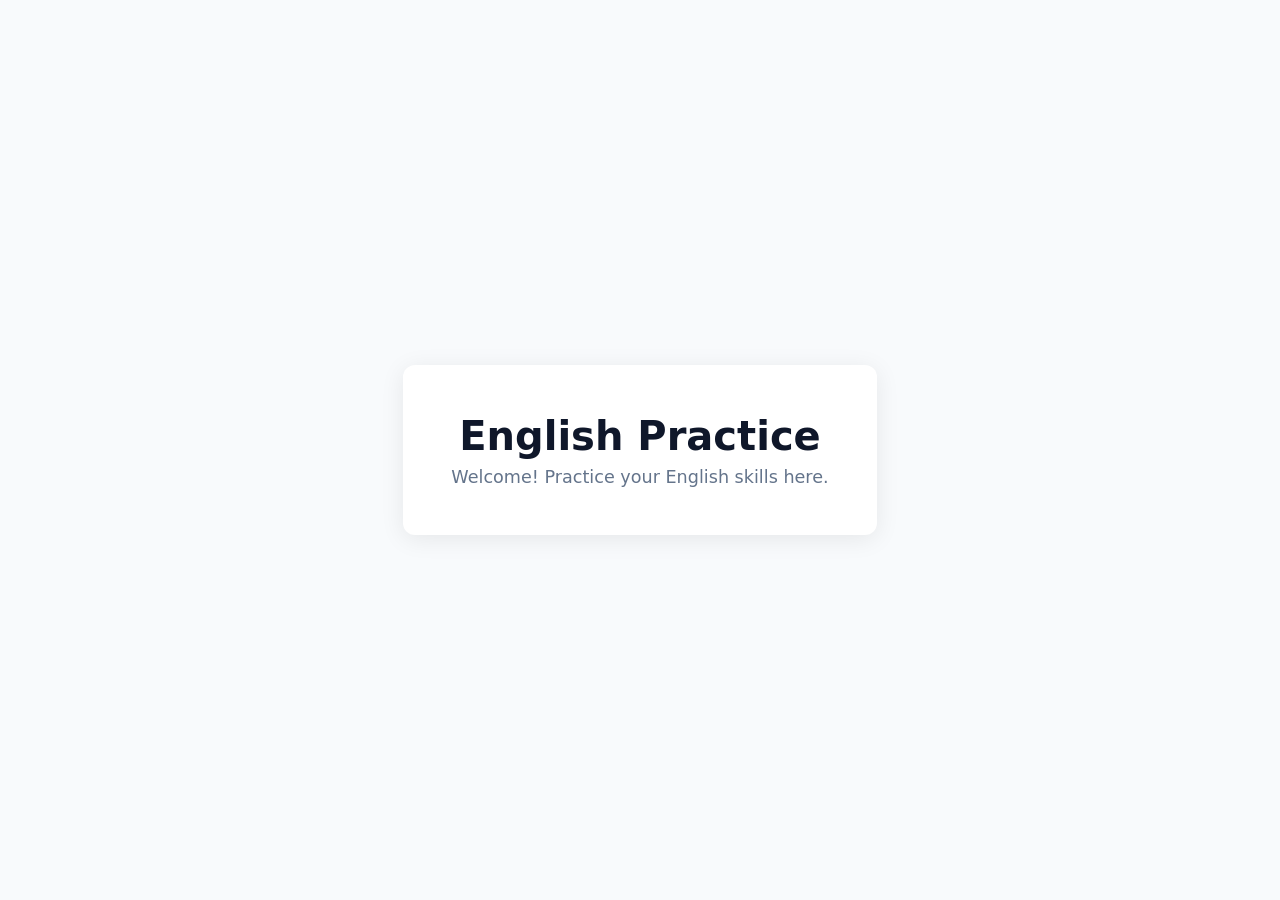
==== index.html @ 528deffd "Initial commit: English practice site" ====
<!DOCTYPE html>
<html lang="en">
<head>
    <meta charset="UTF-8">
    <meta name="viewport" content="width=device-width, initial-scale=1.0">
    <title>English Practice</title>
    <style>
        body {
            font-family: system-ui, -apple-system, sans-serif;
            margin: 0;
            padding: 0;
            background: #f8fafc;
            color: #1e293b;
            display: flex;
            min-height: 100vh;
            align-items: center;
            justify-content: center;
        }
        main {
            text-align: center;
            padding: 3rem;
            background: #fff;
            border-radius: 12px;
            box-shadow: 0 4px 24px rgba(0, 0, 0, 0.08);
        }
        h1 {
            margin: 0 0 0.5rem;
            font-size: 2.5rem;
            color: #0f172a;
        }
        p {
            margin: 0;
            color: #64748b;
            font-size: 1.1rem;
        }
    </style>
</head>
<body>
    <main>
        <h1>English Practice</h1>
        <p>Welcome! Practice your English skills here.</p>
    </main>
</body>
</html>
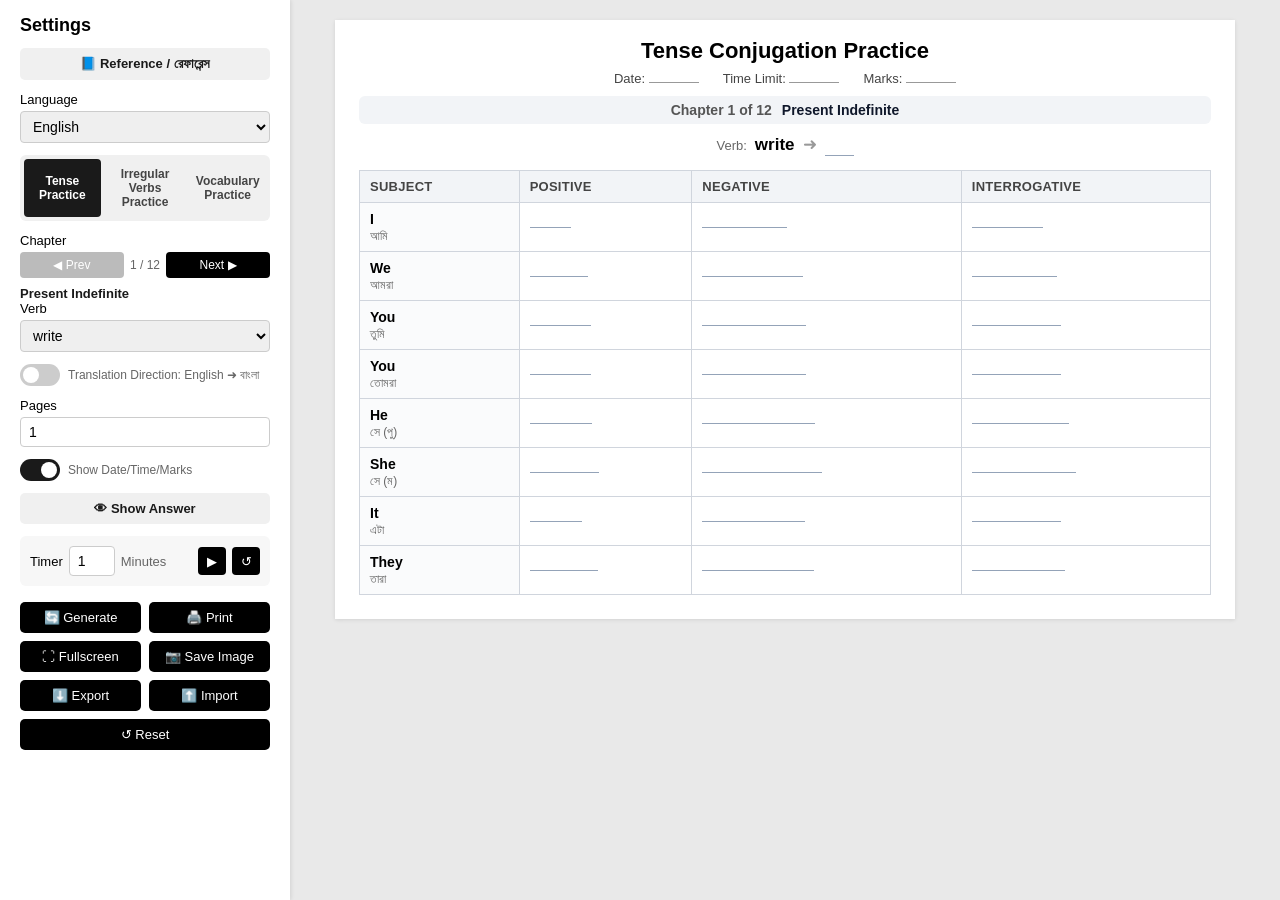
==== commit 7d305ecd: "Add English tense, irregular verb, and vocabulary practice generator Three practice menus built from" ====
--- a/index.html
+++ b/index.html
@@ -1,44 +1,145 @@
 <!DOCTYPE html>
 <html lang="en">
 <head>
-    <meta charset="UTF-8">
-    <meta name="viewport" content="width=device-width, initial-scale=1.0">
-    <title>English Practice</title>
-    <style>
-        body {
-            font-family: system-ui, -apple-system, sans-serif;
-            margin: 0;
-            padding: 0;
-            background: #f8fafc;
-            color: #1e293b;
-            display: flex;
-            min-height: 100vh;
-            align-items: center;
-            justify-content: center;
-        }
-        main {
-            text-align: center;
-            padding: 3rem;
-            background: #fff;
-            border-radius: 12px;
-            box-shadow: 0 4px 24px rgba(0, 0, 0, 0.08);
-        }
-        h1 {
-            margin: 0 0 0.5rem;
-            font-size: 2.5rem;
-            color: #0f172a;
-        }
-        p {
-            margin: 0;
-            color: #64748b;
-            font-size: 1.1rem;
-        }
-    </style>
+<meta charset="UTF-8">
+<meta name="viewport" content="width=device-width, initial-scale=1">
+<title>English Tense &amp; Verb Practice</title>
+<link rel="stylesheet" href="style.css">
 </head>
 <body>
-    <main>
-        <h1>English Practice</h1>
-        <p>Welcome! Practice your English skills here.</p>
-    </main>
+
+<div class="settings-panel">
+  <h2 id="panelTitle">Settings</h2>
+
+  <button type="button" id="tutorialLink" class="tutorial-link">📘 Reference / রেফারেন্স</button>
+
+  <div class="field">
+    <label id="labelLanguage">Language</label>
+    <select id="languageSelect">
+      <option value="en">English</option>
+      <option value="bn">বাংলা</option>
+    </select>
+  </div>
+
+  <div class="mode-tabs" id="modeTabs">
+    <button type="button" class="mode-tab" data-mode="tense" id="modeTenseBtn">Tense Practice</button>
+    <button type="button" class="mode-tab" data-mode="irregular" id="modeIrregularBtn">Irregular Verbs</button>
+    <button type="button" class="mode-tab" data-mode="vocab" id="modeVocabBtn">Vocabulary</button>
+  </div>
+
+  <!-- Tense mode controls -->
+  <div id="tenseControls">
+    <div class="field chapter-nav-field">
+      <label id="labelChapter">Chapter</label>
+      <div class="chapter-nav">
+        <button type="button" id="prevChapterBtn">◀ Prev</button>
+        <span id="chapterIndicator" class="chapter-indicator">1 / 12</span>
+        <button type="button" id="nextChapterBtn">Next ▶</button>
+      </div>
+      <div id="chapterNameLabel" class="chapter-name-label"></div>
+    </div>
+
+    <div class="field">
+      <label id="labelVerb">Verb</label>
+      <select id="verbSelect"></select>
+    </div>
+  </div>
+
+  <!-- Irregular mode controls -->
+  <div id="irregularControls" hidden>
+    <div class="field">
+      <label id="labelVerbCount">Number of verbs</label>
+      <input type="number" id="irregularCountInput" min="1" max="89" value="12">
+    </div>
+  </div>
+
+  <!-- Vocabulary mode controls -->
+  <div id="vocabControls" hidden>
+    <div class="field">
+      <label id="labelVocabCount">Number of words</label>
+      <input type="number" id="vocabCountInput" min="1" max="120" value="20">
+    </div>
+  </div>
+
+  <div class="field">
+    <div class="toggle-row">
+      <label class="switch">
+        <input type="checkbox" id="directionToggle">
+        <span class="switch-slider"></span>
+      </label>
+      <span id="labelDirection" class="toggle-side-label">Translation Direction</span>
+    </div>
+  </div>
+
+  <div class="field">
+    <label id="labelPages">Pages</label>
+    <input type="number" id="pagesInput" min="1" max="50" value="1">
+  </div>
+
+  <div class="field">
+    <div class="toggle-row">
+      <label class="switch">
+        <input type="checkbox" id="showHeaderInfoToggle" checked>
+        <span class="switch-slider"></span>
+      </label>
+      <span id="labelShowHeaderInfo" class="toggle-side-label">Show Date/Time/Marks</span>
+    </div>
+  </div>
+
+  <div class="field">
+    <button type="button" id="showAnswerBtn" class="show-answer-btn">👁 Show Answer</button>
+  </div>
+
+  <div class="field timer-widget">
+    <div class="timer-controls">
+      <label id="labelTimer">Timer</label>
+      <input type="number" id="timerMinutesInput" min="1" max="60" value="1">
+      <span id="labelTimerMinutes">Minutes</span>
+      <button type="button" id="timerStartBtn" class="timer-icon-btn">▶</button>
+      <button type="button" id="timerResetBtn" class="timer-icon-btn">↺</button>
+    </div>
+    <div class="timer-display" id="timerDisplay">01:00</div>
+  </div>
+
+  <div class="actions">
+    <button id="generateBtn">🔄 Generate</button>
+    <button id="printBtn">🖨️ Print</button>
+    <button id="fullscreenBtn">⛶ Fullscreen</button>
+    <button id="downloadImageBtn">📷 Save Image</button>
+    <button id="exportBtn">⬇️ Export</button>
+    <label class="file-btn" id="importLabel"><span id="importLabelText">⬆️ Import</span>
+      <input type="file" id="importInput" accept="application/json">
+    </label>
+    <button id="resetBtn">↺ Reset</button>
+  </div>
+</div>
+
+<div id="sheets">
+  <div id="sheetsContent"></div>
+  <button type="button" id="exitFullscreenBtn" class="exit-fullscreen-btn">✕</button>
+  <div id="fullscreenControls" class="fullscreen-controls">
+    <button type="button" id="fsPlayPauseBtn" class="timer-icon-btn">▶</button>
+    <button type="button" id="fsResetBtn" class="timer-icon-btn">↺</button>
+    <button type="button" id="fsGenerateBtn">🔄 Generate</button>
+  </div>
+</div>
+
+<div id="tutorialModal" class="tut-modal-overlay" hidden>
+  <div class="tut-modal">
+    <button type="button" id="tutorialModalClose" class="tut-modal-close">✕</button>
+    <iframe id="tutorialFrame" title="Reference"></iframe>
+  </div>
+</div>
+
+<script src="js/vendor/html2canvas.min.js"></script>
+<script src="js/vendor/jszip.min.js"></script>
+<script src="js/data.js"></script>
+<script src="js/i18n.js"></script>
+<script src="js/settings.js"></script>
+<script src="js/generator.js"></script>
+<script src="js/render.js"></script>
+<script src="js/timer.js"></script>
+<script src="js/main.js"></script>
+
 </body>
-</html>+</html>
--- a/style.css
+++ b/style.css
@@ -0,0 +1,653 @@
+@page {
+    margin: 15mm;
+}
+
+* {
+    box-sizing: border-box;
+    -webkit-print-color-adjust: exact;
+    print-color-adjust: exact;
+}
+
+body {
+    font-family: Arial, sans-serif;
+    background: #e9e9e9;
+    margin: 0;
+    padding: 0;
+}
+
+/* settings panel (fixed left sidebar) */
+.settings-panel {
+    position: fixed;
+    top: 0;
+    left: 0;
+    width: 290px;
+    height: 100vh;
+    overflow-y: auto;
+    background: white;
+    padding: 15px 20px;
+    box-sizing: border-box;
+    display: flex;
+    flex-direction: column;
+    gap: 12px;
+    box-shadow: 1px 0 4px rgba(0, 0, 0, 0.1);
+}
+
+.settings-panel h2 {
+    margin: 0;
+    font-size: 18px;
+}
+
+.tutorial-link {
+    display: block;
+    text-align: center;
+    padding: 8px 10px;
+    background: #f0f0f0;
+    color: #1a1a1a;
+    text-decoration: none;
+    border: none;
+    border-radius: 5px;
+    font-size: 13px;
+    font-weight: bold;
+    cursor: pointer;
+}
+
+.tutorial-link:hover {
+    background: #e4e4e4;
+}
+
+.show-answer-btn {
+    display: block;
+    width: 100%;
+    text-align: center;
+    padding: 8px 10px;
+    background: #f0f0f0;
+    color: #1a1a1a;
+    border: none;
+    border-radius: 5px;
+    font-size: 13px;
+    font-weight: bold;
+    cursor: pointer;
+}
+
+.show-answer-btn:hover {
+    background: #e4e4e4;
+}
+
+.settings-panel .field {
+    display: flex;
+    flex-direction: column;
+    gap: 4px;
+    font-size: 13px;
+}
+
+.settings-panel select,
+.settings-panel input[type="number"] {
+    padding: 6px 8px;
+    font-size: 14px;
+    border: 1px solid #ccc;
+    border-radius: 4px;
+}
+
+/* mode tabs */
+.mode-tabs {
+    display: flex;
+    gap: 6px;
+    background: #f0f0f0;
+    padding: 4px;
+    border-radius: 6px;
+}
+
+.mode-tab {
+    flex: 1;
+    padding: 8px 6px;
+    font-size: 12px;
+    font-weight: bold;
+    border: none;
+    border-radius: 4px;
+    background: transparent;
+    color: #444;
+    cursor: pointer;
+}
+
+.mode-tab.active {
+    background: #1a1a1a;
+    color: white;
+}
+
+/* chapter nav */
+.chapter-nav {
+    display: flex;
+    align-items: center;
+    gap: 6px;
+}
+
+.chapter-nav button {
+    flex: 1;
+    padding: 6px 4px;
+    font-size: 12px;
+    background: #000;
+    color: white;
+    border: none;
+    border-radius: 4px;
+    cursor: pointer;
+    white-space: nowrap;
+}
+
+.chapter-nav button:disabled {
+    background: #bbb;
+    cursor: not-allowed;
+}
+
+.chapter-indicator {
+    font-size: 12px;
+    color: #666;
+    white-space: nowrap;
+}
+
+.chapter-name-label {
+    margin-top: 4px;
+    font-size: 13px;
+    font-weight: bold;
+    color: #1a1a1a;
+}
+
+/* toggle switch (shared) */
+.toggle-row {
+    display: flex;
+    align-items: center;
+    gap: 8px;
+}
+
+.toggle-side-label {
+    font-size: 12px;
+    color: #666;
+}
+
+.switch {
+    position: relative;
+    display: inline-block;
+    width: 40px;
+    height: 22px;
+    flex-shrink: 0;
+}
+
+.switch input {
+    opacity: 0;
+    width: 0;
+    height: 0;
+}
+
+.switch-slider {
+    position: absolute;
+    inset: 0;
+    background: #ccc;
+    border-radius: 22px;
+    cursor: pointer;
+    transition: background 0.15s;
+}
+
+.switch-slider::before {
+    content: "";
+    position: absolute;
+    width: 16px;
+    height: 16px;
+    left: 3px;
+    top: 3px;
+    background: white;
+    border-radius: 50%;
+    transition: transform 0.15s;
+}
+
+.switch input:checked + .switch-slider {
+    background: #1a1a1a;
+}
+
+.switch input:checked + .switch-slider::before {
+    transform: translateX(18px);
+}
+
+/* timer */
+.timer-widget {
+    background: #f7f7f7;
+    border-radius: 6px;
+    padding: 10px;
+    gap: 8px;
+}
+
+.timer-controls {
+    display: flex;
+    align-items: center;
+    gap: 6px;
+    flex-wrap: wrap;
+}
+
+.timer-controls input {
+    width: 46px;
+    padding: 6px 6px;
+    font-size: 14px;
+    border: 1px solid #ccc;
+    border-radius: 4px;
+}
+
+.timer-controls span {
+    font-size: 13px;
+    color: #666;
+}
+
+.timer-icon-btn {
+    width: 28px;
+    height: 28px;
+    padding: 0;
+    font-size: 13px;
+    background: #000;
+    color: white;
+    border: none;
+    border-radius: 4px;
+    cursor: pointer;
+    flex-shrink: 0;
+    margin-left: auto;
+}
+
+.timer-icon-btn + .timer-icon-btn {
+    margin-left: 0;
+}
+
+.timer-display {
+    display: none;
+}
+
+.timer-display.timer-up,
+.timer-display.timer-warning {
+    display: block;
+    color: #d32f2f;
+    font-size: 14px;
+}
+
+/* actions */
+.settings-panel .actions {
+    display: flex;
+    flex-wrap: wrap;
+    gap: 8px;
+    margin-top: 4px;
+}
+
+.actions button,
+.actions .file-btn {
+    padding: 8px 10px;
+    font-size: 13px;
+    white-space: nowrap;
+    background: #000;
+    color: white;
+    border: none;
+    border-radius: 5px;
+    cursor: pointer;
+    flex: 1 1 calc(50% - 4px);
+}
+
+.actions .file-btn {
+    position: relative;
+    overflow: hidden;
+    display: inline-block;
+    text-align: center;
+}
+
+.settings-panel .file-btn input[type="file"] {
+    position: absolute;
+    inset: 0;
+    opacity: 0;
+    cursor: pointer;
+}
+
+/* preview area */
+#sheets {
+    margin-left: 290px;
+    padding: 10px;
+}
+
+#sheets:fullscreen {
+    margin-left: 0;
+    background: #e9e9e9;
+    overflow-y: auto;
+    padding: 30px;
+}
+
+#sheets:fullscreen .page {
+    max-width: 1000px;
+    zoom: 1.2;
+}
+
+.exit-fullscreen-btn {
+    display: none;
+}
+
+#sheets:fullscreen .exit-fullscreen-btn {
+    display: flex;
+    align-items: center;
+    justify-content: center;
+    position: fixed;
+    top: 16px;
+    right: 16px;
+    width: 36px;
+    height: 36px;
+    border: none;
+    border-radius: 50%;
+    background: #1a1a1a;
+    color: white;
+    font-size: 16px;
+    cursor: pointer;
+    z-index: 10;
+}
+
+.fullscreen-controls {
+    display: none;
+}
+
+#sheets:fullscreen .fullscreen-controls {
+    display: flex;
+    align-items: center;
+    gap: 10px;
+    position: fixed;
+    bottom: 20px;
+    left: 50%;
+    transform: translateX(-50%);
+    background: white;
+    padding: 10px 16px;
+    border-radius: 8px;
+    box-shadow: 0 2px 10px rgba(0, 0, 0, 0.2);
+    z-index: 10;
+}
+
+.fullscreen-controls #fsGenerateBtn {
+    padding: 6px 14px;
+    font-size: 13px;
+    background: #000;
+    color: white;
+    border: none;
+    border-radius: 4px;
+    cursor: pointer;
+    white-space: nowrap;
+}
+
+/* sheet page */
+.page {
+    background: white;
+    width: 100%;
+    max-width: 900px;
+    margin: 10px auto;
+    padding: 18px 24px 24px;
+    position: relative;
+    box-shadow: 0 1px 4px rgba(0, 0, 0, 0.1);
+}
+
+.sheet-header {
+    text-align: center;
+    margin-bottom: 10px;
+}
+
+.sheet-header h1 {
+    font-size: 22px;
+    margin: 0 0 6px;
+}
+
+.header-info-row {
+    display: flex;
+    justify-content: center;
+    gap: 24px;
+    font-size: 13px;
+    color: #444;
+}
+
+.fill-line {
+    display: inline-block;
+    border-bottom: 1px solid #999;
+    min-width: 60px;
+    height: 1em;
+}
+
+.fill-line.short {
+    min-width: 50px;
+}
+
+.chapter-banner {
+    display: flex;
+    align-items: center;
+    justify-content: center;
+    gap: 10px;
+    background: #f2f4f7;
+    border-radius: 6px;
+    padding: 6px 10px;
+    margin-bottom: 10px;
+    font-size: 14px;
+}
+
+.chapter-tag {
+    font-weight: bold;
+    color: #555;
+}
+
+.chapter-name {
+    font-weight: bold;
+    color: #0f172a;
+}
+
+.verb-card {
+    display: flex;
+    align-items: baseline;
+    justify-content: center;
+    gap: 8px;
+    font-size: 17px;
+    margin-bottom: 14px;
+}
+
+.verb-card-label {
+    color: #666;
+    font-size: 13px;
+}
+
+.verb-given {
+    font-weight: bold;
+}
+
+.verb-arrow {
+    color: #999;
+}
+
+.verb-answer {
+    font-weight: bold;
+}
+
+/* tables */
+table {
+    width: 100%;
+    border-collapse: collapse;
+    margin-top: 6px;
+}
+
+.tense-table th,
+.tense-table td,
+.irregular-table th,
+.irregular-table td {
+    border: 1px solid #d0d5dd;
+    padding: 8px 10px;
+    font-size: 14px;
+    text-align: left;
+    vertical-align: top;
+}
+
+.tense-table th,
+.irregular-table th {
+    background: #f2f4f7;
+    font-size: 13px;
+    text-transform: uppercase;
+    letter-spacing: 0.02em;
+    color: #444;
+}
+
+.subject-cell {
+    font-weight: bold;
+    white-space: nowrap;
+    background: #fafbfc;
+}
+
+.bn-sub {
+    font-weight: normal;
+    color: #666;
+    font-size: 12px;
+}
+
+.note {
+    font-size: 11px;
+    color: #888;
+}
+
+/* given / answer text */
+.given {
+    font-weight: 600;
+}
+
+.answer {
+    color: transparent;
+    border-bottom: 1.5px solid #94a3b8;
+    padding: 0 2px;
+    cursor: pointer;
+    transition: color 0.1s;
+}
+
+.answer.revealed,
+.show-all-answers .answer {
+    color: #0f172a;
+    border-bottom-color: transparent;
+}
+
+.verb-answer.answer.revealed,
+.show-all-answers .verb-answer.answer {
+    color: inherit;
+}
+
+/* vocabulary card grid */
+.vocab-grid {
+    display: grid;
+    grid-template-columns: repeat(4, 1fr);
+    gap: 16px 14px;
+    margin-top: 10px;
+}
+
+.vocab-card {
+    display: flex;
+    flex-direction: column;
+    gap: 6px;
+    padding: 8px 4px;
+}
+
+.vocab-given {
+    font-size: 14px;
+    font-weight: 600;
+    color: #0f172a;
+}
+
+.vocab-blank {
+    font-size: 14px;
+}
+
+.vocab-blank .answer {
+    display: inline-block;
+    width: 100%;
+    min-width: 80px;
+}
+
+@media (max-width: 800px) {
+    .vocab-grid {
+        grid-template-columns: repeat(2, 1fr);
+    }
+}
+
+/* tutorial modal (shared with abacus pattern) */
+.tut-modal-overlay {
+    position: fixed;
+    inset: 0;
+    background: rgba(0, 0, 0, 0.5);
+    display: flex;
+    align-items: center;
+    justify-content: center;
+    z-index: 100;
+    padding: 20px;
+}
+
+.tut-modal-overlay[hidden] {
+    display: none;
+}
+
+.tut-modal {
+    position: relative;
+    background: white;
+    width: 100%;
+    max-width: 960px;
+    height: 90vh;
+    border-radius: 8px;
+    overflow: hidden;
+    box-shadow: 0 4px 20px rgba(0, 0, 0, 0.3);
+}
+
+.tut-modal iframe {
+    width: 100%;
+    height: 100%;
+    border: none;
+}
+
+.tut-modal-close {
+    position: absolute;
+    top: 8px;
+    right: 8px;
+    width: 32px;
+    height: 32px;
+    border: none;
+    border-radius: 50%;
+    background: #1a1a1a;
+    color: white;
+    font-size: 16px;
+    cursor: pointer;
+    z-index: 1;
+}
+
+/* print */
+@media print {
+    .tut-modal-overlay { display: none; }
+    .settings-panel { display: none; }
+    body { background: white; padding: 0; }
+    #sheets { margin-left: 0; padding: 0; }
+
+    .page {
+        margin: 0 auto;
+        max-width: 100%;
+        padding: 0;
+        box-shadow: none;
+        page-break-after: always;
+    }
+    .page:last-child { page-break-after: auto; }
+
+    .answer {
+        color: transparent !important;
+    }
+
+    .tense-table, .irregular-table,
+    .chapter-banner, .verb-card, .vocab-card {
+        break-inside: avoid;
+        page-break-inside: avoid;
+    }
+
+    tr {
+        break-inside: avoid;
+        page-break-inside: avoid;
+    }
+}
+
+@media (max-width: 800px) {
+    .settings-panel {
+        position: static;
+        width: 100%;
+        height: auto;
+    }
+    #sheets {
+        margin-left: 0;
+    }
+}
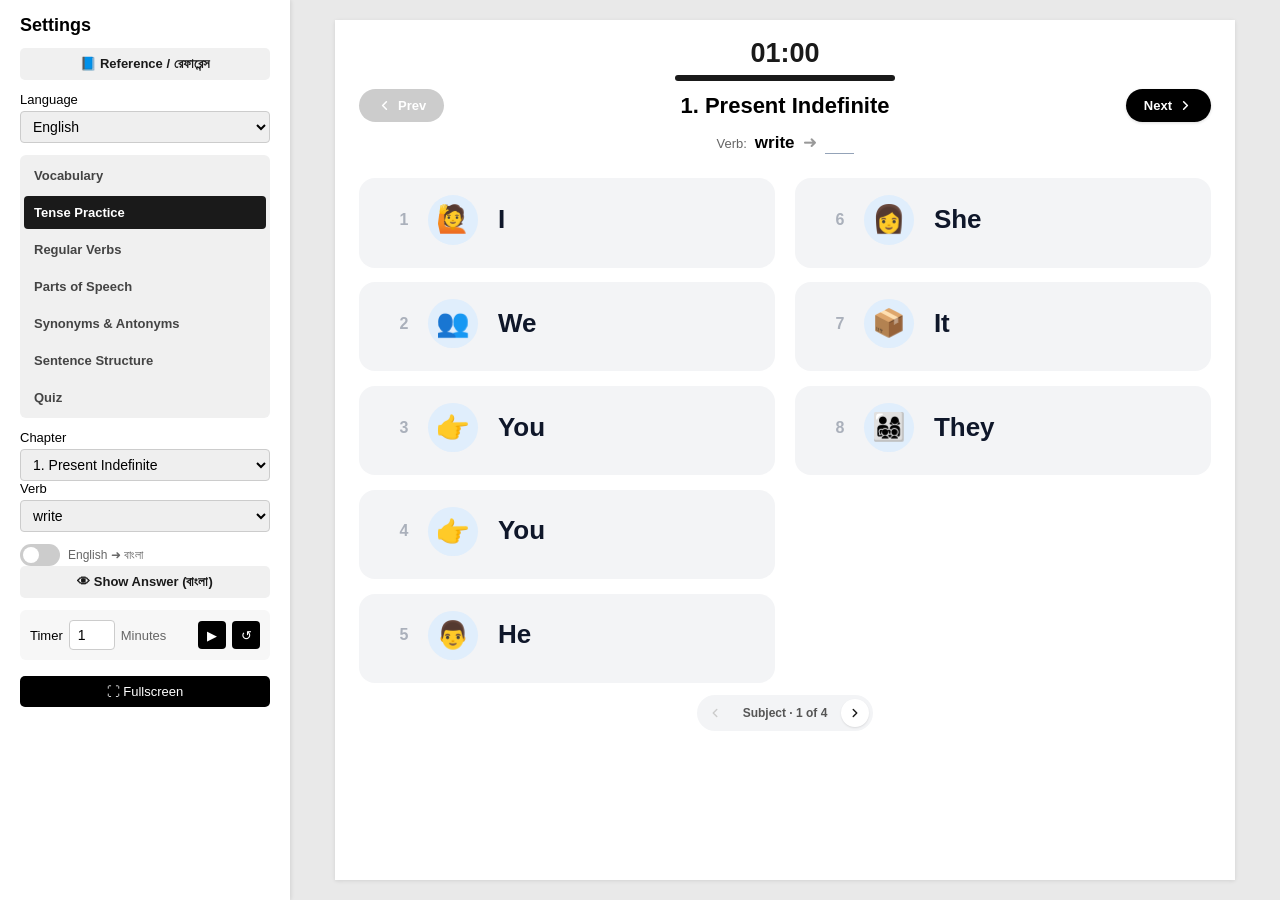
==== commit 6957c006: "Add Parts of Speech, Synonyms, Sentence Structure, Quiz, and Regular Verbs modules; redesign Tense/V" ====
--- a/index.html
+++ b/index.html
@@ -22,21 +22,20 @@
   </div>
 
   <div class="mode-tabs" id="modeTabs">
+    <button type="button" class="mode-tab" data-mode="vocab" id="modeVocabBtn">Vocabulary</button>
     <button type="button" class="mode-tab" data-mode="tense" id="modeTenseBtn">Tense Practice</button>
-    <button type="button" class="mode-tab" data-mode="irregular" id="modeIrregularBtn">Irregular Verbs</button>
-    <button type="button" class="mode-tab" data-mode="vocab" id="modeVocabBtn">Vocabulary</button>
+    <button type="button" class="mode-tab" data-mode="regularVerbs" id="modeRegularVerbsBtn">Regular Verbs</button>
+    <button type="button" class="mode-tab" data-mode="pos" id="modePosBtn">Parts of Speech</button>
+    <button type="button" class="mode-tab" data-mode="synonyms" id="modeSynonymsBtn">Synonyms & Antonyms</button>
+    <button type="button" class="mode-tab" data-mode="sentence" id="modeSentenceBtn">Sentence Structure</button>
+    <button type="button" class="mode-tab" data-mode="quiz" id="modeQuizBtn">Quiz</button>
   </div>
 
   <!-- Tense mode controls -->
   <div id="tenseControls">
-    <div class="field chapter-nav-field">
+    <div class="field">
       <label id="labelChapter">Chapter</label>
-      <div class="chapter-nav">
-        <button type="button" id="prevChapterBtn">◀ Prev</button>
-        <span id="chapterIndicator" class="chapter-indicator">1 / 12</span>
-        <button type="button" id="nextChapterBtn">Next ▶</button>
-      </div>
-      <div id="chapterNameLabel" class="chapter-name-label"></div>
+      <select id="chapterSelect"></select>
     </div>
 
     <div class="field">
@@ -45,49 +44,73 @@
     </div>
   </div>
 
-  <!-- Irregular mode controls -->
-  <div id="irregularControls" hidden>
+  <!-- Regular Verbs mode controls -->
+  <div id="regularVerbsControls" hidden>
     <div class="field">
-      <label id="labelVerbCount">Number of verbs</label>
-      <input type="number" id="irregularCountInput" min="1" max="89" value="12">
+      <label id="labelRegularVerbsCount">Number of verbs</label>
+      <input type="number" id="regularVerbsCountInput" min="1" max="89" value="20">
     </div>
   </div>
 
   <!-- Vocabulary mode controls -->
   <div id="vocabControls" hidden>
     <div class="field">
+      <label id="labelTopic">Topic</label>
+      <select id="topicSelect"></select>
+    </div>
+
+    <div class="field">
+      <label id="labelPronoun">Pronoun</label>
+      <select id="pronounSelect"></select>
+    </div>
+    <div class="field">
       <label id="labelVocabCount">Number of words</label>
-      <input type="number" id="vocabCountInput" min="1" max="120" value="20">
+      <input type="number" id="vocabCountInput" min="1" max="20" value="20">
     </div>
   </div>
 
-  <div class="field">
-    <div class="toggle-row">
-      <label class="switch">
-        <input type="checkbox" id="directionToggle">
-        <span class="switch-slider"></span>
-      </label>
-      <span id="labelDirection" class="toggle-side-label">Translation Direction</span>
+  <!-- Parts of Speech mode controls -->
+  <div id="posControls" hidden>
+    <div class="field">
+      <label id="labelCategory">Category</label>
+      <select id="posCategorySelect"></select>
     </div>
   </div>
 
-  <div class="field">
-    <label id="labelPages">Pages</label>
-    <input type="number" id="pagesInput" min="1" max="50" value="1">
-  </div>
-
-  <div class="field">
-    <div class="toggle-row">
-      <label class="switch">
-        <input type="checkbox" id="showHeaderInfoToggle" checked>
-        <span class="switch-slider"></span>
-      </label>
-      <span id="labelShowHeaderInfo" class="toggle-side-label">Show Date/Time/Marks</span>
+  <!-- Synonyms & Antonyms mode controls -->
+  <div id="synonymsControls" hidden>
+    <div class="field">
+      <label id="labelSynonymsCount">Number of words</label>
+      <input type="number" id="synonymsCountInput" min="1" max="66" value="10">
     </div>
   </div>
 
-  <div class="field">
-    <button type="button" id="showAnswerBtn" class="show-answer-btn">👁 Show Answer</button>
+  <!-- Quiz mode controls -->
+  <div id="quizControls" hidden>
+    <div class="field">
+      <label id="labelQuizPool">Quiz Topic</label>
+      <select id="quizPoolSelect"></select>
+    </div>
+    <div class="field">
+      <label id="labelQuizCount">Number of questions</label>
+      <input type="number" id="quizCountInput" min="3" max="30" value="10">
+    </div>
+  </div>
+
+  <div id="worksheetControls">
+    <div class="field" id="directionField">
+      <div class="toggle-row">
+        <label class="switch">
+          <input type="checkbox" id="directionToggle">
+          <span class="switch-slider"></span>
+        </label>
+        <span id="labelDirection" class="toggle-side-label">Translation Direction</span>
+      </div>
+    </div>
+
+    <div class="field">
+      <button type="button" id="showAnswerBtn" class="show-answer-btn">👁 Show Answer</button>
+    </div>
   </div>
 
   <div class="field timer-widget">
@@ -102,15 +125,7 @@
   </div>
 
   <div class="actions">
-    <button id="generateBtn">🔄 Generate</button>
-    <button id="printBtn">🖨️ Print</button>
     <button id="fullscreenBtn">⛶ Fullscreen</button>
-    <button id="downloadImageBtn">📷 Save Image</button>
-    <button id="exportBtn">⬇️ Export</button>
-    <label class="file-btn" id="importLabel"><span id="importLabelText">⬆️ Import</span>
-      <input type="file" id="importInput" accept="application/json">
-    </label>
-    <button id="resetBtn">↺ Reset</button>
   </div>
 </div>
 
@@ -131,8 +146,6 @@
   </div>
 </div>
 
-<script src="js/vendor/html2canvas.min.js"></script>
-<script src="js/vendor/jszip.min.js"></script>
 <script src="js/data.js"></script>
 <script src="js/i18n.js"></script>
 <script src="js/settings.js"></script>
--- a/style.css
+++ b/style.css
@@ -80,6 +80,17 @@
     font-size: 13px;
 }
 
+.field-row {
+    display: flex;
+    align-items: flex-end;
+    gap: 12px;
+}
+
+.field-row > .field {
+    flex: 1;
+    min-width: 0;
+}
+
 .settings-panel select,
 .settings-panel input[type="number"] {
     padding: 6px 8px;
@@ -91,16 +102,18 @@
 /* mode tabs */
 .mode-tabs {
     display: flex;
-    gap: 6px;
+    flex-direction: column;
+    gap: 4px;
     background: #f0f0f0;
     padding: 4px;
     border-radius: 6px;
 }
 
 .mode-tab {
-    flex: 1;
-    padding: 8px 6px;
-    font-size: 12px;
+    width: 100%;
+    text-align: left;
+    padding: 9px 10px;
+    font-size: 13px;
     font-weight: bold;
     border: none;
     border-radius: 4px;
@@ -112,43 +125,6 @@
 .mode-tab.active {
     background: #1a1a1a;
     color: white;
-}
-
-/* chapter nav */
-.chapter-nav {
-    display: flex;
-    align-items: center;
-    gap: 6px;
-}
-
-.chapter-nav button {
-    flex: 1;
-    padding: 6px 4px;
-    font-size: 12px;
-    background: #000;
-    color: white;
-    border: none;
-    border-radius: 4px;
-    cursor: pointer;
-    white-space: nowrap;
-}
-
-.chapter-nav button:disabled {
-    background: #bbb;
-    cursor: not-allowed;
-}
-
-.chapter-indicator {
-    font-size: 12px;
-    color: #666;
-    white-space: nowrap;
-}
-
-.chapter-name-label {
-    margin-top: 4px;
-    font-size: 13px;
-    font-weight: bold;
-    color: #1a1a1a;
 }
 
 /* toggle switch (shared) */
@@ -253,14 +229,14 @@
 }
 
 .timer-display {
+    /* countdown now shown on the page itself (title-timer), not
+       duplicated in the sidebar */
     display: none;
 }
 
 .timer-display.timer-up,
 .timer-display.timer-warning {
-    display: block;
     color: #d32f2f;
-    font-size: 14px;
 }
 
 /* actions */
@@ -271,8 +247,7 @@
     margin-top: 4px;
 }
 
-.actions button,
-.actions .file-btn {
+.actions button {
     padding: 8px 10px;
     font-size: 13px;
     white-space: nowrap;
@@ -281,21 +256,7 @@
     border: none;
     border-radius: 5px;
     cursor: pointer;
-    flex: 1 1 calc(50% - 4px);
-}
-
-.actions .file-btn {
-    position: relative;
-    overflow: hidden;
-    display: inline-block;
-    text-align: center;
-}
-
-.settings-panel .file-btn input[type="file"] {
-    position: absolute;
-    inset: 0;
-    opacity: 0;
-    cursor: pointer;
+    flex: 1 1 100%;
 }
 
 /* preview area */
@@ -389,47 +350,6 @@
     margin: 0 0 6px;
 }
 
-.header-info-row {
-    display: flex;
-    justify-content: center;
-    gap: 24px;
-    font-size: 13px;
-    color: #444;
-}
-
-.fill-line {
-    display: inline-block;
-    border-bottom: 1px solid #999;
-    min-width: 60px;
-    height: 1em;
-}
-
-.fill-line.short {
-    min-width: 50px;
-}
-
-.chapter-banner {
-    display: flex;
-    align-items: center;
-    justify-content: center;
-    gap: 10px;
-    background: #f2f4f7;
-    border-radius: 6px;
-    padding: 6px 10px;
-    margin-bottom: 10px;
-    font-size: 14px;
-}
-
-.chapter-tag {
-    font-weight: bold;
-    color: #555;
-}
-
-.chapter-name {
-    font-weight: bold;
-    color: #0f172a;
-}
-
 .verb-card {
     display: flex;
     align-items: baseline;
@@ -464,9 +384,7 @@
 }
 
 .tense-table th,
-.tense-table td,
-.irregular-table th,
-.irregular-table td {
+.tense-table td {
     border: 1px solid #d0d5dd;
     padding: 8px 10px;
     font-size: 14px;
@@ -474,8 +392,7 @@
     vertical-align: top;
 }
 
-.tense-table th,
-.irregular-table th {
+.tense-table th {
     background: #f2f4f7;
     font-size: 13px;
     text-transform: uppercase;
@@ -524,42 +441,427 @@
     color: inherit;
 }
 
-/* vocabulary card grid */
-.vocab-grid {
+/* vocab-page fills the available viewport height; vocab-list (flex: 1)
+   absorbs whatever's left after the header/banner, so sizing adapts to
+   the actual rendered chrome instead of a guessed pixel offset. */
+.vocab-page {
+    display: flex;
+    flex-direction: column;
+    min-height: calc(100vh - 40px); /* #sheets padding + .page margin */
+}
+
+/* on-page header: [Prev]  Topic/Category name  [Next] — stays inside
+   #sheets so it still works in fullscreen, where the settings sidebar
+   (a sibling of #sheets) isn't reachable */
+.vocab-header-row {
+    display: flex;
+    align-items: center;
+    justify-content: space-between;
+    gap: 18px;
+    margin-top: 8px;
+}
+
+.vocab-header-title {
+    flex: 1;
+    text-align: center;
+    min-width: 0;
+}
+
+.vocab-header-title h1 {
+    margin: 0;
+    font-size: 22px;
+}
+
+.onpage-prev-topic,
+.onpage-next-topic,
+.onpage-prev-pos,
+.onpage-next-pos,
+.onpage-prev-chapter,
+.onpage-next-chapter {
+    flex-shrink: 0;
+    display: inline-flex;
+    align-items: center;
+    gap: 6px;
+    padding: 9px 18px;
+    font-size: 13px;
+    font-weight: bold;
+    background: #000;
+    color: white;
+    border: none;
+    border-radius: 999px;
+    cursor: pointer;
+    white-space: nowrap;
+    box-shadow: 0 1px 3px rgba(0, 0, 0, 0.15);
+    transition: background-color 0.15s ease, transform 0.1s ease, box-shadow 0.15s ease;
+}
+
+.onpage-prev-topic svg,
+.onpage-next-topic svg,
+.onpage-prev-pos svg,
+.onpage-next-pos svg,
+.onpage-prev-chapter svg,
+.onpage-next-chapter svg {
+    width: 15px;
+    height: 15px;
+    display: block;
+}
+
+.onpage-prev-topic:hover:not(:disabled),
+.onpage-next-topic:hover:not(:disabled),
+.onpage-prev-pos:hover:not(:disabled),
+.onpage-next-pos:hover:not(:disabled),
+.onpage-prev-chapter:hover:not(:disabled),
+.onpage-next-chapter:hover:not(:disabled) {
+    background: #333;
+    box-shadow: 0 2px 6px rgba(0, 0, 0, 0.2);
+}
+
+.onpage-prev-topic:active:not(:disabled),
+.onpage-next-topic:active:not(:disabled),
+.onpage-prev-pos:active:not(:disabled),
+.onpage-next-pos:active:not(:disabled),
+.onpage-prev-chapter:active:not(:disabled),
+.onpage-next-chapter:active:not(:disabled) {
+    transform: scale(0.96);
+}
+
+.onpage-prev-topic:disabled,
+.onpage-next-topic:disabled,
+.onpage-prev-pos:disabled,
+.onpage-next-pos:disabled,
+.onpage-prev-chapter:disabled,
+.onpage-next-chapter:disabled {
+    background: #ccc;
+    box-shadow: none;
+    cursor: not-allowed;
+}
+
+/* within-topic word pager (only appears when a topic has more words
+   than fit on one page) — separate from the topic Prev/Next, which
+   always moves between topics */
+.word-page-nav {
+    display: flex;
+    align-items: center;
+    gap: 2px;
+    align-self: center;
+    margin-top: 12px;
+    padding: 4px;
+    background: #f3f4f6;
+    border-radius: 999px;
+}
+
+.word-page-indicator {
+    font-size: 12px;
+    font-weight: 600;
+    color: #555;
+    padding: 0 12px;
+    white-space: nowrap;
+    font-variant-numeric: tabular-nums;
+}
+
+.onpage-prev-wordpage,
+.onpage-next-wordpage,
+.onpage-prev-column,
+.onpage-next-column,
+.onpage-prev-regularpage,
+.onpage-next-regularpage {
+    display: flex;
+    align-items: center;
+    justify-content: center;
+    width: 28px;
+    height: 28px;
+    padding: 0;
+    background: #fff;
+    color: #1a1a1a;
+    border: none;
+    border-radius: 50%;
+    cursor: pointer;
+    box-shadow: 0 1px 2px rgba(0, 0, 0, 0.1);
+    transition: background-color 0.15s ease, color 0.15s ease, transform 0.1s ease;
+}
+
+.onpage-prev-wordpage svg,
+.onpage-next-wordpage svg,
+.onpage-prev-column svg,
+.onpage-next-column svg,
+.onpage-prev-regularpage svg,
+.onpage-next-regularpage svg {
+    width: 14px;
+    height: 14px;
+    display: block;
+}
+
+.onpage-prev-wordpage:hover:not(:disabled),
+.onpage-next-wordpage:hover:not(:disabled),
+.onpage-prev-column:hover:not(:disabled),
+.onpage-next-column:hover:not(:disabled),
+.onpage-prev-regularpage:hover:not(:disabled),
+.onpage-next-regularpage:hover:not(:disabled) {
+    background: #1a1a1a;
+    color: #fff;
+}
+
+.onpage-prev-wordpage:active:not(:disabled),
+.onpage-next-wordpage:active:not(:disabled),
+.onpage-prev-column:active:not(:disabled),
+.onpage-next-column:active:not(:disabled),
+.onpage-prev-regularpage:active:not(:disabled),
+.onpage-next-regularpage:active:not(:disabled) {
+    transform: scale(0.9);
+}
+
+.onpage-prev-wordpage:disabled,
+.onpage-next-wordpage:disabled,
+.onpage-prev-column:disabled,
+.onpage-next-column:disabled,
+.onpage-prev-regularpage:disabled,
+.onpage-next-regularpage:disabled {
+    background: transparent;
+    box-shadow: none;
+    color: #ccc;
+    cursor: not-allowed;
+}
+
+/* live timer shown in the sheet header, in place of the printed
+   Date/Time Limit/Marks blanks — visible in fullscreen since it's part
+   of the page content, not the (hidden-in-fullscreen) settings sidebar */
+.title-timer {
+    font-size: min(3vh, 28px);
+    font-weight: bold;
+    font-variant-numeric: tabular-nums;
+    color: #1a1a1a;
+}
+
+.title-timer.timer-up,
+.title-timer.timer-warning {
+    color: #d32f2f;
+}
+
+.timer-bar {
+    max-width: 220px;
+    height: 6px;
+    margin: 6px auto 0;
+    background: #e0e0e0;
+    border-radius: 3px;
+    overflow: hidden;
+}
+
+.timer-bar-fill {
+    height: 100%;
+    width: 100%;
+    background: #1a1a1a;
+    transition: width 1s linear, background 0.2s;
+}
+
+.timer-bar-fill.timer-warning,
+.timer-bar-fill.timer-up {
+    background: #d32f2f;
+}
+
+/* vocabulary list: 2 columns x 5 rows (10 per page), filled column-first.
+   When a topic needs more than one 10-word block, only the single block
+   (:only-of-type) stretches to fill the screen — multiple blocks size to
+   their natural content height and the page scrolls, rather than every
+   block splitting the same space (which made cards shrink to fit). */
+.vocab-list {
     display: grid;
-    grid-template-columns: repeat(4, 1fr);
-    gap: 16px 14px;
+    grid-template-columns: repeat(2, 1fr);
+    grid-template-rows: repeat(5, auto);
+    grid-auto-flow: column;
+    align-content: start;
+    gap: min(1.6vh, 16px) 20px;
     margin-top: 10px;
+    min-height: 0;
+}
+
+.vocab-list:only-of-type {
+    flex: 1;
+}
+
+.vocab-list + .vocab-list {
+    margin-top: 20px;
+}
+
+#sheets:fullscreen .vocab-page {
+    zoom: 1; /* the 1.2x page zoom is for abacus-style dense sheets; vocab
+                already scales its own text via vh units, so disable it
+                here to keep the height math exact and avoid clipping */
+    max-width: 1200px;
+    /* fullscreen padding (60) + page margin (20) + floating controls
+       clearance (90) */
+    min-height: calc(100vh - 170px);
+}
+
+@media (max-width: 700px) {
+    .vocab-page {
+        min-height: auto;
+    }
+    .vocab-list {
+        grid-template-columns: 1fr;
+        grid-template-rows: none;
+        grid-auto-flow: row;
+        flex: none;
+    }
+}
+
+@property --border-angle {
+    syntax: '<angle>';
+    inherits: false;
+    initial-value: 0deg;
+}
+
+@property --glow-color {
+    syntax: '<color>';
+    inherits: false;
+    initial-value: #4285f4;
 }
 
 .vocab-card {
     display: flex;
     flex-direction: column;
-    gap: 6px;
-    padding: 8px 4px;
+    justify-content: center;
+    gap: min(0.8vh, 6px);
+    border: 3px solid transparent;
+    border-radius: 16px;
+    padding: min(1.6vh, 14px) 24px;
+    min-height: 0;
+    cursor: pointer;
+    background:
+        linear-gradient(#f3f4f6, #f3f4f6) padding-box,
+        linear-gradient(#f3f4f6, #f3f4f6) border-box;
+    box-shadow: 0 0 0 0 transparent;
+    transition: background 0.2s ease, box-shadow 0.25s ease;
+}
+
+/* Gemini-style animated gradient border: a conic gradient spun around
+   the border via an animated angle custom property (revealed only
+   through the border-box layer, so the card's own interior background
+   never shifts), plus a glowing box-shadow cycling through the same
+   colors — box-shadow always paints behind the card's own background,
+   so unlike a blurred pseudo-element it can't wash out the text. */
+.vocab-card:hover,
+.vocab-card:active,
+.vocab-card.active {
+    --border-angle: 0deg;
+    --glow-color: #4285f4;
+    background:
+        linear-gradient(#f3f4f6, #f3f4f6) padding-box,
+        conic-gradient(from var(--border-angle), #4285f4, #9b72cb, #d96570, #4285f4) border-box;
+    box-shadow: 0 0 16px 3px var(--glow-color);
+    animation: vocab-card-border-spin 3s linear infinite, vocab-card-glow-pulse 3s linear infinite;
+}
+
+@keyframes vocab-card-border-spin {
+    to { --border-angle: 360deg; }
+}
+
+@keyframes vocab-card-glow-pulse {
+    0% { --glow-color: #4285f4; }
+    34% { --glow-color: #9b72cb; }
+    67% { --glow-color: #d96570; }
+    100% { --glow-color: #4285f4; }
+}
+
+/* icon + number + given text always sit together on one row, whether or
+   not the answer line below is revealed — the icon used to be centered
+   against the *whole* two-line block, so it visually floated between
+   the lines once the answer appeared. Now the answer is a separate row
+   entirely, so this row's height (and the icon's position in it) never
+   changes. */
+.vocab-card-row {
+    display: flex;
+    align-items: center;
+    gap: min(2.5vh, 20px);
+    min-width: 0;
+}
+
+.vocab-number {
+    flex-shrink: 0;
+    min-width: 1.4em;
+    text-align: right;
+    font-size: min(2vh, 16px);
+    font-weight: 700;
+    color: #aab0bb;
+    font-variant-numeric: tabular-nums;
+}
+
+.vocab-icon-circle {
+    flex-shrink: 0;
+    /* vh-based so it shrinks with available height, not card width —
+       a fixed/width-based size was the floor that caused fullscreen
+       overflow (5 rows no longer fit once the icon stopped shrinking) */
+    width: min(5.5vh, 64px);
+    height: min(5.5vh, 64px);
+    border-radius: 50%;
+    background: #e0eefc;
+    display: flex;
+    align-items: center;
+    justify-content: center;
+    font-size: min(3vh, 34px);
+    line-height: 1;
 }
 
 .vocab-given {
-    font-size: 14px;
+    min-width: 0;
+    font-size: min(3.2vh, 26px);
+    font-weight: 700;
+    color: #0f172a;
+    line-height: 1.15;
+}
+
+.vocab-blank {
+    /* indent to line up under the given text, not the number/icon */
+    padding-left: calc(1.4em + min(2.5vh, 20px) + min(5.5vh, 64px) + min(2.5vh, 20px));
+    font-size: min(2.4vh, 20px);
+    /* collapsed until revealed, so a hidden card is just its icon+word
+       row — no reserved blank space — and only grows once the answer
+       actually appears */
+    max-height: 0;
+    opacity: 0;
+    margin-top: 0;
+    overflow: hidden;
+    transition: max-height 0.2s ease, opacity 0.15s ease, margin-top 0.2s ease;
+}
+
+.vocab-blank.revealed,
+.show-all-answers .vocab-blank {
+    max-height: 2.2em;
+    opacity: 1;
+    margin-top: 4px;
+}
+
+.pos-card .vocab-blank {
+    /* pos cards have no number, just the icon */
+    padding-left: calc(min(5.5vh, 64px) + min(2.5vh, 20px));
+}
+
+/* Regular Verbs: V1 → V2 → V3 chained in the given line, same card as
+   Vocabulary (icon + number + one given/answer pair), but one full-width
+   card per row instead of the usual 2-column/5-row vocab grid. */
+.verb-form-list {
+    grid-template-columns: 1fr;
+    grid-template-rows: none;
+    grid-auto-flow: row;
+}
+
+.verb-form-note {
+    font-size: 0.65em;
     font-weight: 600;
-    color: #0f172a;
-}
-
-.vocab-blank {
-    font-size: 14px;
+    color: #64748b;
+}
+
+.verb-form-arrow {
+    color: #94a3b8;
+    font-weight: 400;
+    padding: 0 0.15em;
 }
 
 .vocab-blank .answer {
     display: inline-block;
-    width: 100%;
-    min-width: 80px;
-}
-
-@media (max-width: 800px) {
-    .vocab-grid {
-        grid-template-columns: repeat(2, 1fr);
-    }
-}
+    min-width: 100px;
+    border-bottom: none;
+}
+
 
 /* tutorial modal (shared with abacus pattern) */
 .tut-modal-overlay {
@@ -609,6 +911,239 @@
     z-index: 1;
 }
 
+/* parts of speech */
+.pos-definition {
+    text-align: center;
+    color: #555;
+    font-size: 13px;
+    margin: -4px 0 10px;
+}
+
+.pos-sentence {
+    font-size: min(2.6vh, 20px) !important;
+    font-weight: 500 !important;
+    line-height: 1.4;
+}
+
+.pos-target {
+    color: #0f172a;
+    text-decoration: underline;
+    text-decoration-color: #94a3b8;
+    text-underline-offset: 3px;
+}
+
+/* synonyms & antonyms */
+.synant-grid {
+    display: grid;
+    grid-template-columns: repeat(2, 1fr);
+    gap: 14px 20px;
+    margin-top: 10px;
+}
+
+@media (max-width: 700px) {
+    .synant-grid {
+        grid-template-columns: 1fr;
+    }
+}
+
+.synant-card {
+    background: #f3f4f6;
+    border-radius: 14px;
+    padding: 14px 20px;
+}
+
+.synant-word {
+    font-size: 17px;
+    font-weight: 700;
+    color: #0f172a;
+    margin-bottom: 8px;
+}
+
+.synant-bn {
+    font-weight: normal;
+    color: #666;
+    font-size: 14px;
+}
+
+.synant-row {
+    font-size: 14px;
+    margin-top: 4px;
+}
+
+.synant-label {
+    color: #666;
+    margin-right: 4px;
+}
+
+/* sentence structure reference */
+.pattern-list {
+    display: flex;
+    flex-direction: column;
+    gap: 14px;
+    margin-top: 10px;
+}
+
+.pattern-card {
+    background: #f3f4f6;
+    border-radius: 14px;
+    padding: 16px 22px;
+}
+
+.pattern-formula {
+    font-size: 17px;
+    font-weight: 700;
+    color: #0f172a;
+}
+
+.pattern-formula-bn {
+    font-size: 13px;
+    color: #666;
+    margin-top: 2px;
+}
+
+.pattern-examples {
+    margin: 10px 0 0;
+    padding-left: 20px;
+    font-size: 14px;
+    line-height: 1.8;
+}
+
+/* quiz mode */
+.quiz-page {
+    text-align: center;
+    padding-top: 8px;
+    padding-bottom: 8px;
+}
+
+.quiz-empty-msg {
+    color: #666;
+    font-size: 15px;
+    margin-top: 20px;
+}
+
+.quiz-progress {
+    margin-top: 6px;
+    font-size: 14px;
+    color: #555;
+    font-weight: 600;
+}
+
+.quiz-hint {
+    color: #888;
+    font-size: 13px;
+    margin-top: 14px;
+}
+
+.quiz-question {
+    font-size: 20px;
+    font-weight: 700;
+    color: #0f172a;
+    margin: 10px auto 20px;
+    max-width: 640px;
+}
+
+.quiz-options {
+    display: grid;
+    grid-template-columns: repeat(2, 1fr);
+    gap: 12px;
+    max-width: 720px;
+    margin: 0 auto;
+}
+
+@media (max-width: 700px) {
+    .quiz-options {
+        grid-template-columns: 1fr;
+    }
+}
+
+.quiz-option {
+    padding: 14px 16px;
+    font-size: 15px;
+    font-weight: 600;
+    background: #f3f4f6;
+    color: #1a1a1a;
+    border: 2px solid transparent;
+    border-radius: 10px;
+    cursor: pointer;
+    text-align: left;
+}
+
+.quiz-option:hover:not(:disabled) {
+    background: #e9eaed;
+}
+
+.quiz-option:disabled {
+    cursor: default;
+}
+
+.quiz-option.correct {
+    background: #dcfce7;
+    border-color: #22c55e;
+    color: #14532d;
+}
+
+.quiz-option.incorrect {
+    background: #fee2e2;
+    border-color: #ef4444;
+    color: #7f1d1d;
+}
+
+.quiz-feedback {
+    margin: 18px auto 0;
+    font-size: 15px;
+    font-weight: 700;
+    max-width: 640px;
+}
+
+.quiz-feedback-correct {
+    color: #15803d;
+}
+
+.quiz-feedback-incorrect {
+    color: #b91c1c;
+}
+
+.quiz-next-btn {
+    margin-top: 18px;
+    padding: 10px 28px;
+    font-size: 14px;
+    font-weight: bold;
+    background: #000;
+    color: white;
+    border: none;
+    border-radius: 6px;
+    cursor: pointer;
+}
+
+.quiz-results {
+    padding-top: 40px;
+}
+
+.quiz-score-big {
+    font-size: 48px;
+    font-weight: 800;
+    color: #0f172a;
+    margin-top: 20px;
+}
+
+.quiz-score-pct {
+    font-size: 18px;
+    color: #666;
+    margin-top: 6px;
+}
+
+.quiz-retry-btn {
+    margin-top: 26px;
+    padding: 12px 32px;
+    font-size: 14px;
+    font-weight: bold;
+    background: #000;
+    color: white;
+    border: none;
+    border-radius: 6px;
+    cursor: pointer;
+}
+
 /* print */
 @media print {
     .tut-modal-overlay { display: none; }
@@ -629,13 +1164,48 @@
         color: transparent !important;
     }
 
-    .tense-table, .irregular-table,
-    .chapter-banner, .verb-card, .vocab-card {
+    .vocab-blank {
+        /* a printed worksheet still needs the blank line reserved to
+           write on, regardless of the on-screen collapsed/revealed state */
+        max-height: none !important;
+        opacity: 1 !important;
+        margin-top: 4px !important;
+        overflow: visible !important;
+    }
+
+    .tense-table,
+    .verb-card, .vocab-card {
         break-inside: avoid;
         page-break-inside: avoid;
     }
 
     tr {
+        break-inside: avoid;
+        page-break-inside: avoid;
+    }
+
+    .vocab-page {
+        min-height: auto;
+    }
+    .vocab-list:only-of-type {
+        flex: none;
+    }
+    .vocab-list:not(:last-of-type),
+    .synant-grid:not(:last-of-type) {
+        page-break-after: always;
+    }
+    .onpage-prev-topic,
+    .onpage-next-topic,
+    .onpage-prev-pos,
+    .onpage-next-pos,
+    .onpage-prev-chapter,
+    .onpage-next-chapter,
+    .word-page-nav,
+    .title-timer {
+        display: none;
+    }
+
+    .synant-card, .pattern-card, .pos-card {
         break-inside: avoid;
         page-break-inside: avoid;
     }
